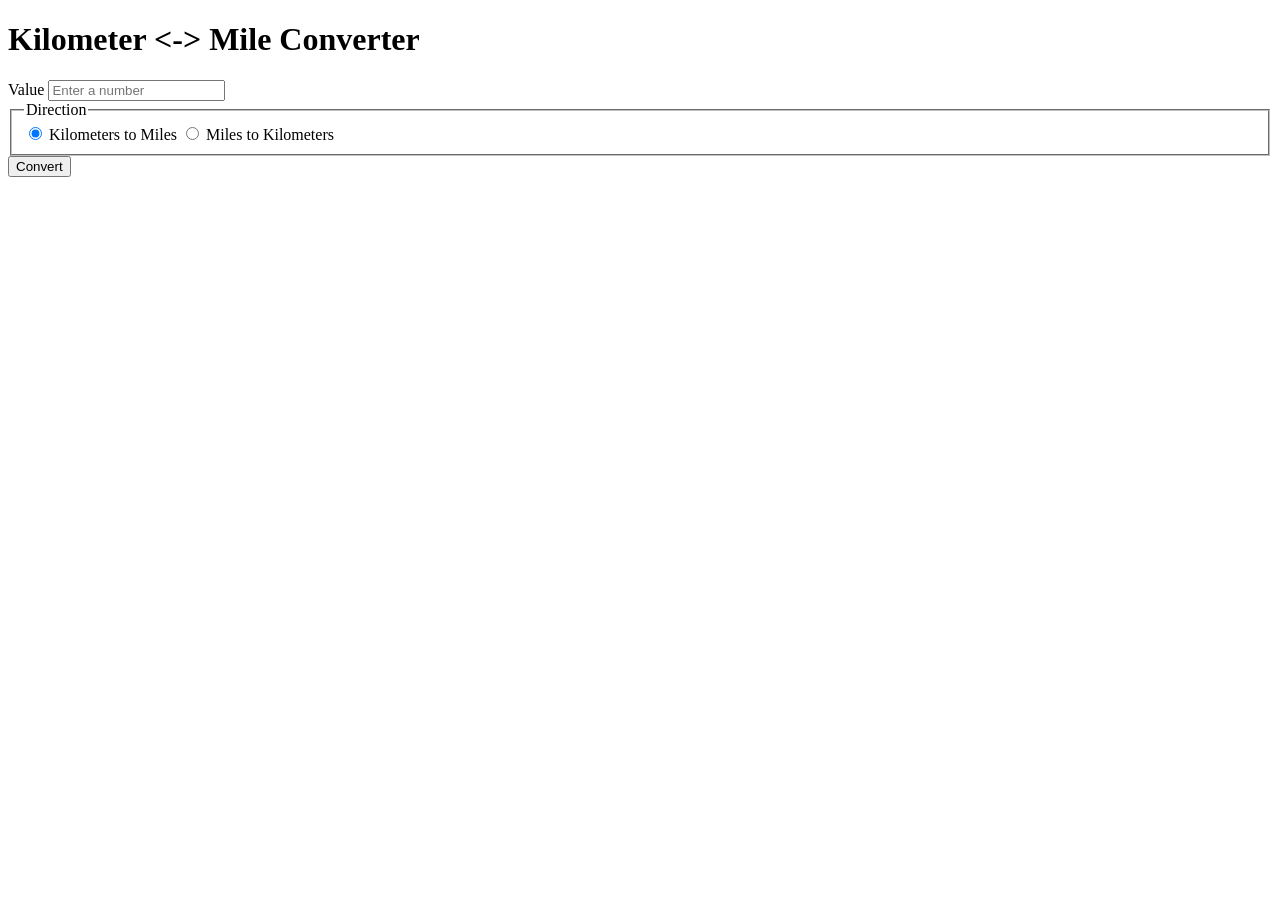
==== unit-converter.html @ 945b54cc "Add km/mile unit converter Standalone HTML page for converting values between kilometers and miles i" ====
<!DOCTYPE html>
<html lang="en">
<head>
  <meta charset="UTF-8">
  <title>Km / Mile Unit Converter</title>
</head>
<body>
  <h1>Kilometer &lt;-&gt; Mile Converter</h1>

  <form id="converter-form">
    <label for="value-input">Value</label>
    <input type="number" id="value-input" step="any" placeholder="Enter a number">

    <fieldset>
      <legend>Direction</legend>
      <label>
        <input type="radio" name="direction" value="km-to-mi" checked>
        Kilometers to Miles
      </label>
      <label>
        <input type="radio" name="direction" value="mi-to-km">
        Miles to Kilometers
      </label>
    </fieldset>

    <button type="submit" id="convert-btn">Convert</button>
  </form>

  <p id="result"></p>

  <script>
    const KM_TO_MI = 0.621371;

    function convert(value, direction) {
      if (direction === "km-to-mi") {
        return value * KM_TO_MI;
      }
      return value / KM_TO_MI;
    }

    function formatResult(value, direction) {
      const fromUnit = direction === "km-to-mi" ? "km" : "mi";
      const toUnit = direction === "km-to-mi" ? "mi" : "km";
      const converted = convert(value, direction);
      const rounded = Math.round(converted * 100000) / 100000;
      return `${value} ${fromUnit} = ${rounded} ${toUnit}`;
    }

    const form = document.getElementById("converter-form");
    const valueInput = document.getElementById("value-input");
    const resultEl = document.getElementById("result");

    form.addEventListener("submit", (event) => {
      event.preventDefault();

      const rawValue = valueInput.value.trim();
      const value = parseFloat(rawValue);

      if (rawValue === "" || Number.isNaN(value)) {
        resultEl.textContent = "Please enter a valid number.";
        return;
      }

      const direction = form.elements["direction"].value;
      resultEl.textContent = formatResult(value, direction);
    });
  </script>
</body>
</html>
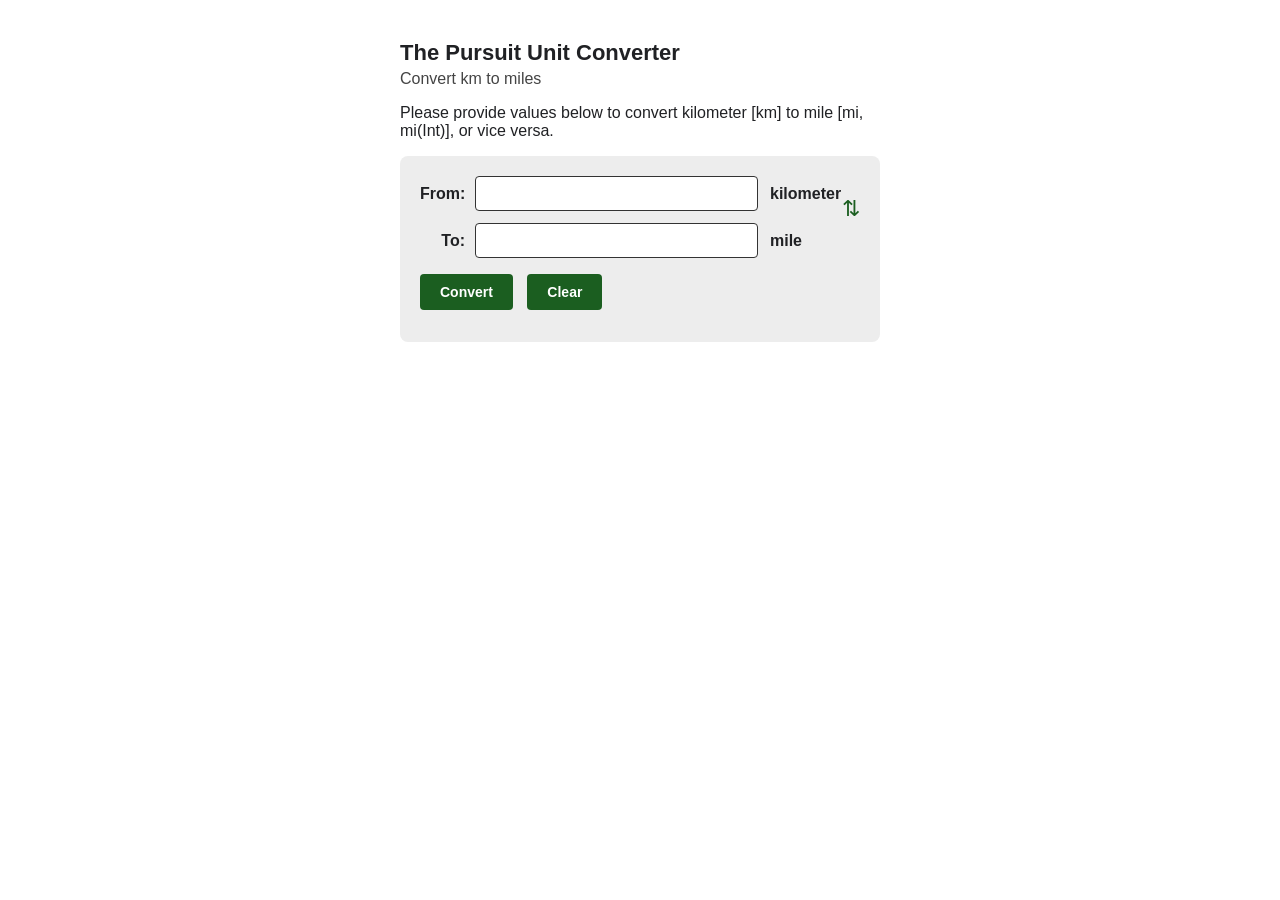
==== commit 5c0bbc8c: "Redesign converter with From/To layout and custom copy Add "The Pursuit Unit Converter" headline cop" ====
--- a/unit-converter.html
+++ b/unit-converter.html
@@ -3,66 +3,232 @@
 <head>
   <meta charset="UTF-8">
   <title>Km / Mile Unit Converter</title>
+  <style>
+    body {
+      font-family: Arial, Helvetica, sans-serif;
+      max-width: 480px;
+      margin: 40px auto;
+      color: #202124;
+    }
+
+    h1 {
+      font-size: 22px;
+      margin-bottom: 4px;
+    }
+
+    h2 {
+      font-size: 16px;
+      font-weight: normal;
+      color: #444;
+      margin-top: 0;
+    }
+
+    .converter-card {
+      background: #ededed;
+      border-radius: 8px;
+      padding: 20px;
+      position: relative;
+    }
+
+    .converter-row {
+      display: flex;
+      align-items: center;
+      margin-bottom: 12px;
+    }
+
+    .converter-row label {
+      width: 45px;
+      font-weight: bold;
+      text-align: right;
+      margin-right: 10px;
+    }
+
+    .converter-row input[type="text"] {
+      flex: 1;
+      padding: 8px;
+      font-size: 15px;
+      border: 1px solid #333;
+      border-radius: 4px;
+      background: #fff;
+    }
+
+    .converter-row input[type="text"]:focus {
+      outline: none;
+      border-color: #1a73e8;
+      box-shadow: 0 0 0 1px #1a73e8;
+    }
+
+    .converter-row .unit-label {
+      width: 90px;
+      font-weight: bold;
+      margin-left: 12px;
+    }
+
+    #swap-btn {
+      position: absolute;
+      right: 20px;
+      top: 42px;
+      background: none;
+      border: none;
+      font-size: 22px;
+      line-height: 1;
+      color: #1b5e20;
+      cursor: pointer;
+      padding: 0;
+    }
+
+    .converter-buttons {
+      margin-top: 16px;
+      margin-bottom: 12px;
+    }
+
+    .converter-buttons button {
+      background: #1b5e20;
+      color: #fff;
+      border: none;
+      border-radius: 4px;
+      font-weight: bold;
+      font-size: 14px;
+      padding: 10px 20px;
+      margin-right: 10px;
+      cursor: pointer;
+    }
+
+    .converter-buttons button:hover {
+      background: #164a1a;
+    }
+
+    #result {
+      margin: 0;
+      font-size: 15px;
+    }
+
+    #result strong {
+      color: #c00;
+    }
+  </style>
 </head>
 <body>
-  <h1>Kilometer &lt;-&gt; Mile Converter</h1>
-
-  <form id="converter-form">
-    <label for="value-input">Value</label>
-    <input type="number" id="value-input" step="any" placeholder="Enter a number">
-
-    <fieldset>
-      <legend>Direction</legend>
-      <label>
-        <input type="radio" name="direction" value="km-to-mi" checked>
-        Kilometers to Miles
-      </label>
-      <label>
-        <input type="radio" name="direction" value="mi-to-km">
-        Miles to Kilometers
-      </label>
-    </fieldset>
-
-    <button type="submit" id="convert-btn">Convert</button>
-  </form>
-
-  <p id="result"></p>
+  <h1>The Pursuit Unit Converter</h1>
+  <h2>Convert km to miles</h2>
+  <p>Please provide values below to convert kilometer [km] to mile [mi, mi(Int)], or vice versa.</p>
+
+  <div class="converter-card">
+    <button type="button" id="swap-btn" title="Swap units" aria-label="Swap units">&#8645;</button>
+
+    <div class="converter-row">
+      <label for="from-input">From:</label>
+      <input type="text" id="from-input" inputmode="decimal" placeholder="">
+      <span class="unit-label" id="from-unit">kilometer</span>
+    </div>
+
+    <div class="converter-row">
+      <label for="to-input">To:</label>
+      <input type="text" id="to-input" inputmode="decimal" placeholder="">
+      <span class="unit-label" id="to-unit">mile</span>
+    </div>
+
+    <div class="converter-buttons">
+      <button type="button" id="convert-btn">Convert</button>
+      <button type="button" id="clear-btn">Clear</button>
+    </div>
+
+    <p id="result"></p>
+  </div>
 
   <script>
-    const KM_TO_MI = 0.621371;
-
-    function convert(value, direction) {
-      if (direction === "km-to-mi") {
-        return value * KM_TO_MI;
-      }
-      return value / KM_TO_MI;
-    }
-
-    function formatResult(value, direction) {
-      const fromUnit = direction === "km-to-mi" ? "km" : "mi";
-      const toUnit = direction === "km-to-mi" ? "mi" : "km";
-      const converted = convert(value, direction);
-      const rounded = Math.round(converted * 100000) / 100000;
-      return `${value} ${fromUnit} = ${rounded} ${toUnit}`;
-    }
-
-    const form = document.getElementById("converter-form");
-    const valueInput = document.getElementById("value-input");
+    const KM_PER_MI = 1.609344;
+    const MI_PER_KM = 1 / KM_PER_MI;
+
+    let fromUnit = "kilometer";
+    let toUnit = "mile";
+    let lastSource = null;
+
+    const fromInput = document.getElementById("from-input");
+    const toInput = document.getElementById("to-input");
+    const fromUnitEl = document.getElementById("from-unit");
+    const toUnitEl = document.getElementById("to-unit");
     const resultEl = document.getElementById("result");
-
-    form.addEventListener("submit", (event) => {
-      event.preventDefault();
-
-      const rawValue = valueInput.value.trim();
-      const value = parseFloat(rawValue);
-
-      if (rawValue === "" || Number.isNaN(value)) {
-        resultEl.textContent = "Please enter a valid number.";
+    const swapBtn = document.getElementById("swap-btn");
+    const convertBtn = document.getElementById("convert-btn");
+    const clearBtn = document.getElementById("clear-btn");
+
+    function convert(value, from, to) {
+      if (from === to) return value;
+      return from === "kilometer" ? value * MI_PER_KM : value * KM_PER_MI;
+    }
+
+    function formatNumber(n) {
+      return parseFloat(n.toFixed(9)).toString();
+    }
+
+    function updateResult(sourceValue, sourceUnit, targetValue, targetUnit) {
+      resultEl.innerHTML =
+        `<strong>Result:</strong> ${sourceValue} ${sourceUnit} = ${targetValue} ${targetUnit}`;
+    }
+
+    function clearResult() {
+      resultEl.innerHTML = "";
+    }
+
+    function recalcFromSource(sourceInput, sourceUnit, targetInput, targetUnit) {
+      const raw = sourceInput.value.trim();
+      const value = parseFloat(raw);
+
+      if (raw === "" || Number.isNaN(value)) {
+        targetInput.value = "";
+        clearResult();
         return;
       }
 
-      const direction = form.elements["direction"].value;
-      resultEl.textContent = formatResult(value, direction);
+      const converted = formatNumber(convert(value, sourceUnit, targetUnit));
+      targetInput.value = converted;
+      updateResult(raw, sourceUnit, converted, targetUnit);
+    }
+
+    fromInput.addEventListener("input", () => {
+      lastSource = "from";
+      recalcFromSource(fromInput, fromUnit, toInput, toUnit);
+    });
+
+    toInput.addEventListener("input", () => {
+      lastSource = "to";
+      recalcFromSource(toInput, toUnit, fromInput, fromUnit);
+    });
+
+    swapBtn.addEventListener("click", () => {
+      [fromUnit, toUnit] = [toUnit, fromUnit];
+      fromUnitEl.textContent = fromUnit;
+      toUnitEl.textContent = toUnit;
+
+      const fromValue = fromInput.value;
+      fromInput.value = toInput.value;
+      toInput.value = fromValue;
+
+      if (lastSource === "from") {
+        recalcFromSource(toInput, toUnit, fromInput, fromUnit);
+        lastSource = "to";
+      } else if (lastSource === "to") {
+        recalcFromSource(fromInput, fromUnit, toInput, toUnit);
+        lastSource = "from";
+      } else {
+        clearResult();
+      }
+    });
+
+    convertBtn.addEventListener("click", () => {
+      if (lastSource === "to") {
+        recalcFromSource(toInput, toUnit, fromInput, fromUnit);
+      } else {
+        recalcFromSource(fromInput, fromUnit, toInput, toUnit);
+      }
+    });
+
+    clearBtn.addEventListener("click", () => {
+      fromInput.value = "";
+      toInput.value = "";
+      lastSource = null;
+      clearResult();
     });
   </script>
 </body>
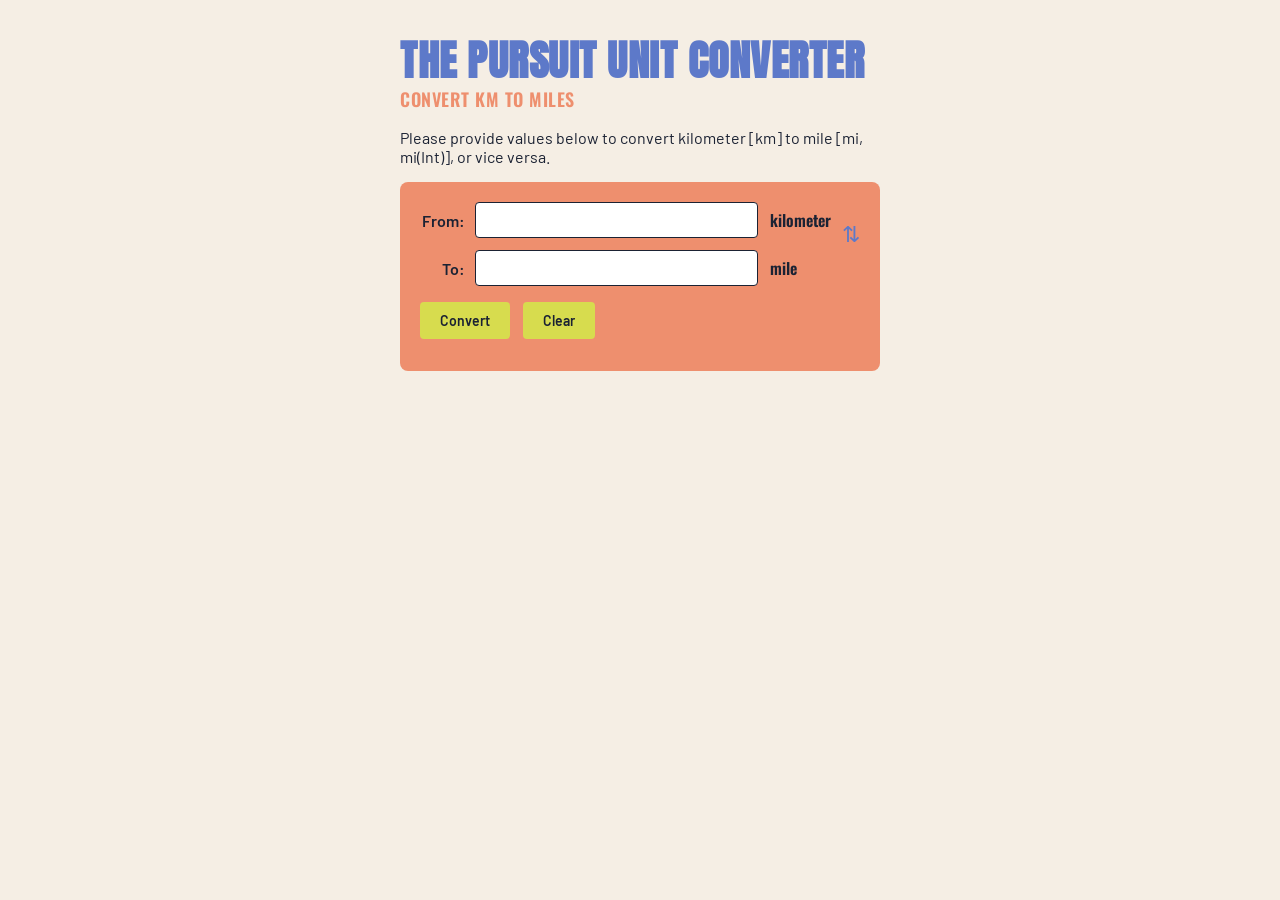
==== commit bf8b06d8: "Apply bold condensed fonts and cream/blue/coral palette Add Anton/Oswald/Barlow font hierarchy and a" ====
--- a/unit-converter.html
+++ b/unit-converter.html
@@ -3,28 +3,55 @@
 <head>
   <meta charset="UTF-8">
   <title>Km / Mile Unit Converter</title>
+  <link rel="preconnect" href="https://fonts.googleapis.com">
+  <link rel="preconnect" href="https://fonts.gstatic.com" crossorigin>
+  <link href="https://fonts.googleapis.com/css2?family=Anton&family=Oswald:wght@600&family=Barlow:wght@400;600&display=swap" rel="stylesheet">
   <style>
+    :root {
+      --cream: #F5EEE4;
+      --blue: #5D79C9;
+      --coral: #EE8F6E;
+      --chartreuse: #D7DC4E;
+      --navy: #1B2233;
+      --white: #FFFFFF;
+    }
+
     body {
-      font-family: Arial, Helvetica, sans-serif;
+      font-family: "Barlow", Arial, Helvetica, sans-serif;
       max-width: 480px;
       margin: 40px auto;
-      color: #202124;
+      padding: 0 20px;
+      background: var(--cream);
+      color: var(--navy);
     }
 
     h1 {
-      font-size: 22px;
+      font-family: "Anton", "Barlow", sans-serif;
+      font-size: 42px;
+      line-height: 1;
+      text-transform: uppercase;
+      letter-spacing: 0.5px;
+      color: var(--blue);
       margin-bottom: 4px;
     }
 
     h2 {
-      font-size: 16px;
-      font-weight: normal;
-      color: #444;
+      font-family: "Oswald", "Barlow", sans-serif;
+      font-weight: 600;
+      font-size: 18px;
+      text-transform: uppercase;
+      letter-spacing: 0.5px;
+      color: var(--coral);
       margin-top: 0;
     }
 
+    p {
+      font-family: "Barlow", sans-serif;
+      color: var(--navy);
+    }
+
     .converter-card {
-      background: #ededed;
+      background: var(--coral);
       border-radius: 8px;
       padding: 20px;
       position: relative;
@@ -38,7 +65,9 @@
 
     .converter-row label {
       width: 45px;
-      font-weight: bold;
+      font-family: "Barlow", sans-serif;
+      font-weight: 600;
+      color: var(--navy);
       text-align: right;
       margin-right: 10px;
     }
@@ -46,21 +75,25 @@
     .converter-row input[type="text"] {
       flex: 1;
       padding: 8px;
+      font-family: "Barlow", sans-serif;
       font-size: 15px;
-      border: 1px solid #333;
+      color: var(--navy);
+      border: 1px solid var(--navy);
       border-radius: 4px;
-      background: #fff;
+      background: var(--white);
     }
 
     .converter-row input[type="text"]:focus {
       outline: none;
-      border-color: #1a73e8;
-      box-shadow: 0 0 0 1px #1a73e8;
+      border-color: var(--blue);
+      box-shadow: 0 0 0 1px var(--blue);
     }
 
     .converter-row .unit-label {
       width: 90px;
-      font-weight: bold;
+      font-family: "Oswald", sans-serif;
+      font-weight: 600;
+      color: var(--navy);
       margin-left: 12px;
     }
 
@@ -72,7 +105,7 @@
       border: none;
       font-size: 22px;
       line-height: 1;
-      color: #1b5e20;
+      color: var(--blue);
       cursor: pointer;
       padding: 0;
     }
@@ -83,11 +116,12 @@
     }
 
     .converter-buttons button {
-      background: #1b5e20;
-      color: #fff;
+      background: var(--chartreuse);
+      color: var(--navy);
       border: none;
       border-radius: 4px;
-      font-weight: bold;
+      font-family: "Barlow", sans-serif;
+      font-weight: 600;
       font-size: 14px;
       padding: 10px 20px;
       margin-right: 10px;
@@ -95,16 +129,18 @@
     }
 
     .converter-buttons button:hover {
-      background: #164a1a;
+      background: #c3c93f;
     }
 
     #result {
+      font-family: "Barlow", sans-serif;
       margin: 0;
       font-size: 15px;
+      color: var(--navy);
     }
 
     #result strong {
-      color: #c00;
+      color: var(--blue);
     }
   </style>
 </head>
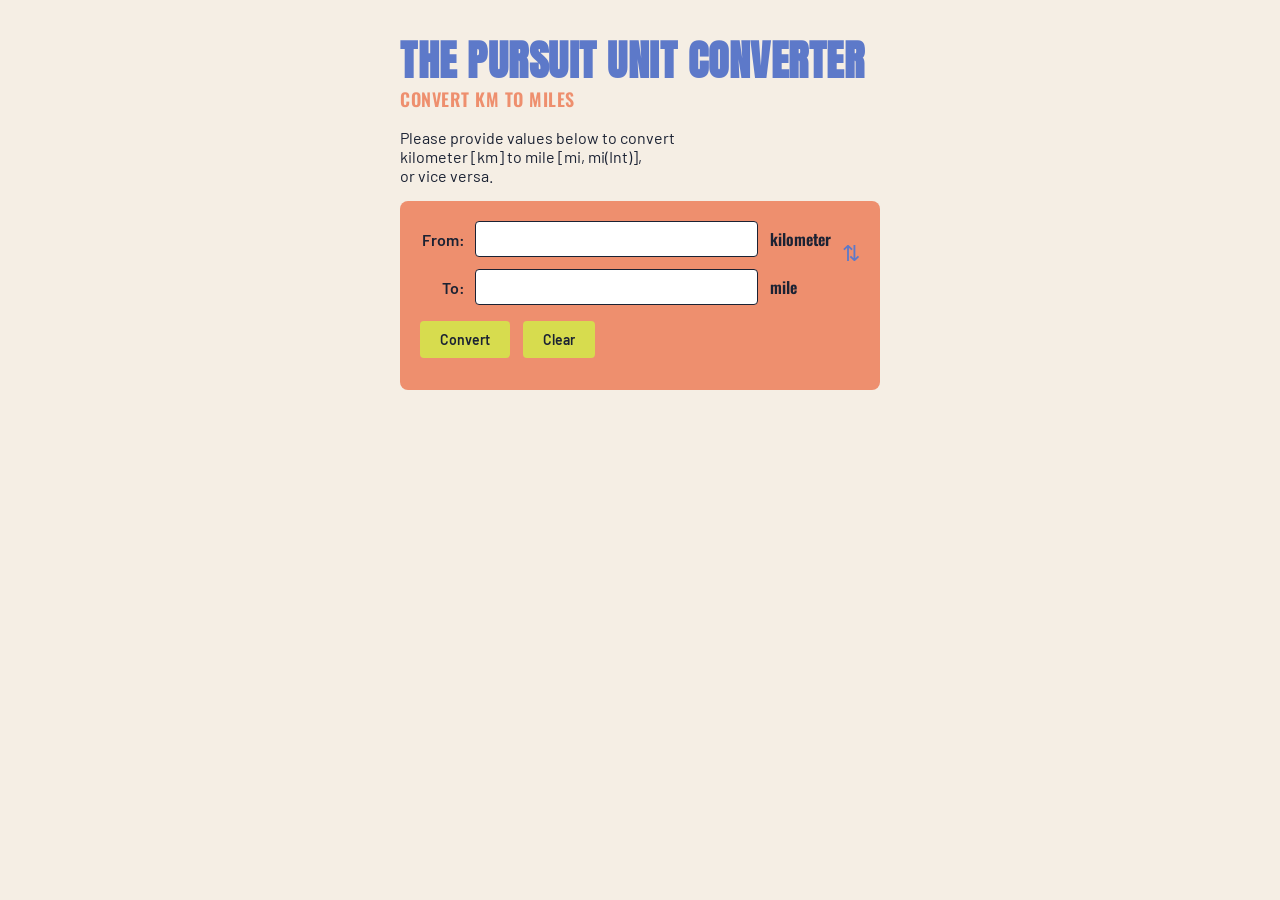
==== commit b70f4afe: "Keep km-to-miles conversion pair on one line Force the intro copy to wrap after the unit pair so "or" ====
--- a/unit-converter.html
+++ b/unit-converter.html
@@ -50,6 +50,10 @@
       color: var(--navy);
     }
 
+    .unit-pair {
+      white-space: nowrap;
+    }
+
     .converter-card {
       background: var(--coral);
       border-radius: 8px;
@@ -147,7 +151,7 @@
 <body>
   <h1>The Pursuit Unit Converter</h1>
   <h2>Convert km to miles</h2>
-  <p>Please provide values below to convert kilometer [km] to mile [mi, mi(Int)], or vice versa.</p>
+  <p>Please provide values below to convert <span class="unit-pair">kilometer [km] to mile [mi, mi(Int)]</span>,<br>or vice versa.</p>
 
   <div class="converter-card">
     <button type="button" id="swap-btn" title="Swap units" aria-label="Swap units">&#8645;</button>
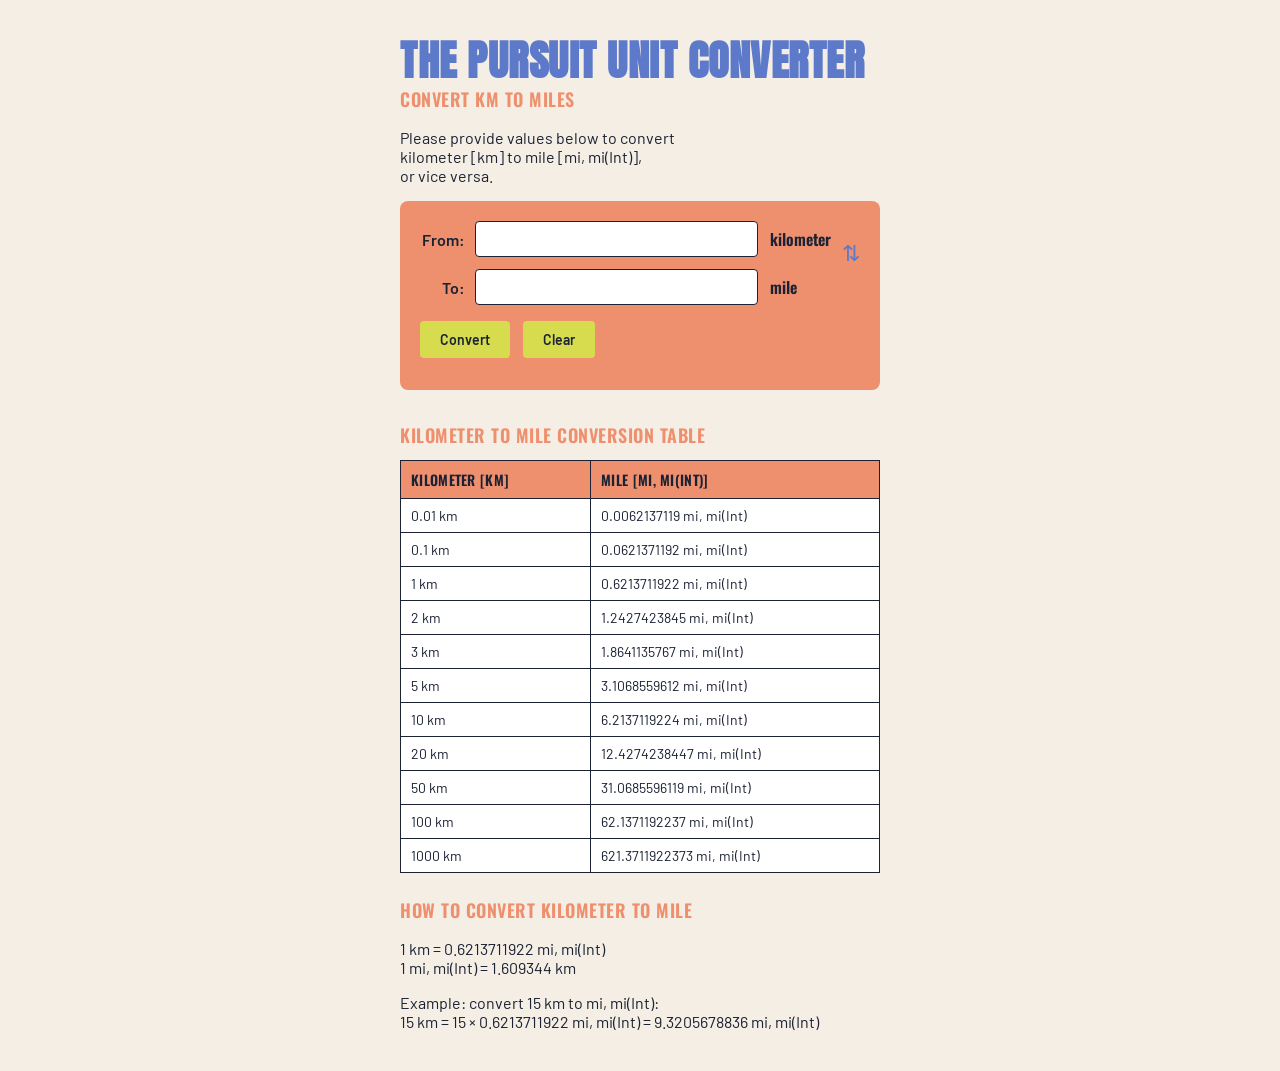
==== commit 29f44dfa: "Add km-to-mile conversion table and how-to section Place a branded reference block below the convert" ====
--- a/unit-converter.html
+++ b/unit-converter.html
@@ -146,6 +146,48 @@
     #result strong {
       color: var(--blue);
     }
+
+    .reference {
+      margin-top: 32px;
+      margin-bottom: 40px;
+    }
+
+    .reference h2 {
+      margin-top: 24px;
+      margin-bottom: 12px;
+    }
+
+    .table-wrap {
+      overflow-x: auto;
+    }
+
+    .reference table {
+      width: 100%;
+      border-collapse: collapse;
+      font-family: "Barlow", sans-serif;
+      font-size: 14px;
+      color: var(--navy);
+    }
+
+    .reference th,
+    .reference td {
+      border: 1px solid var(--navy);
+      padding: 8px 10px;
+      text-align: left;
+    }
+
+    .reference th {
+      font-family: "Oswald", "Barlow", sans-serif;
+      font-weight: 600;
+      text-transform: uppercase;
+      letter-spacing: 0.3px;
+      background: var(--coral);
+      color: var(--navy);
+    }
+
+    .reference td {
+      background: var(--white);
+    }
   </style>
 </head>
 <body>
@@ -175,6 +217,39 @@
 
     <p id="result"></p>
   </div>
+
+  <section class="reference" aria-label="Kilometer to mile conversion reference">
+    <h2>Kilometer to Mile Conversion Table</h2>
+    <div class="table-wrap">
+      <table>
+        <thead>
+          <tr>
+            <th>Kilometer [km]</th>
+            <th>Mile [mi, mi(Int)]</th>
+          </tr>
+        </thead>
+        <tbody>
+          <tr><td>0.01 km</td><td>0.0062137119 mi, mi(Int)</td></tr>
+          <tr><td>0.1 km</td><td>0.0621371192 mi, mi(Int)</td></tr>
+          <tr><td>1 km</td><td>0.6213711922 mi, mi(Int)</td></tr>
+          <tr><td>2 km</td><td>1.2427423845 mi, mi(Int)</td></tr>
+          <tr><td>3 km</td><td>1.8641135767 mi, mi(Int)</td></tr>
+          <tr><td>5 km</td><td>3.1068559612 mi, mi(Int)</td></tr>
+          <tr><td>10 km</td><td>6.2137119224 mi, mi(Int)</td></tr>
+          <tr><td>20 km</td><td>12.4274238447 mi, mi(Int)</td></tr>
+          <tr><td>50 km</td><td>31.0685596119 mi, mi(Int)</td></tr>
+          <tr><td>100 km</td><td>62.1371192237 mi, mi(Int)</td></tr>
+          <tr><td>1000 km</td><td>621.3711922373 mi, mi(Int)</td></tr>
+        </tbody>
+      </table>
+    </div>
+
+    <h2>How to Convert Kilometer to Mile</h2>
+    <p>1 km = 0.6213711922 mi, mi(Int)<br>
+       1 mi, mi(Int) = 1.609344 km</p>
+    <p>Example: convert 15 km to mi, mi(Int):<br>
+       15 km = 15 × 0.6213711922 mi, mi(Int) = 9.3205678836 mi, mi(Int)</p>
+  </section>
 
   <script>
     const KM_PER_MI = 1.609344;
